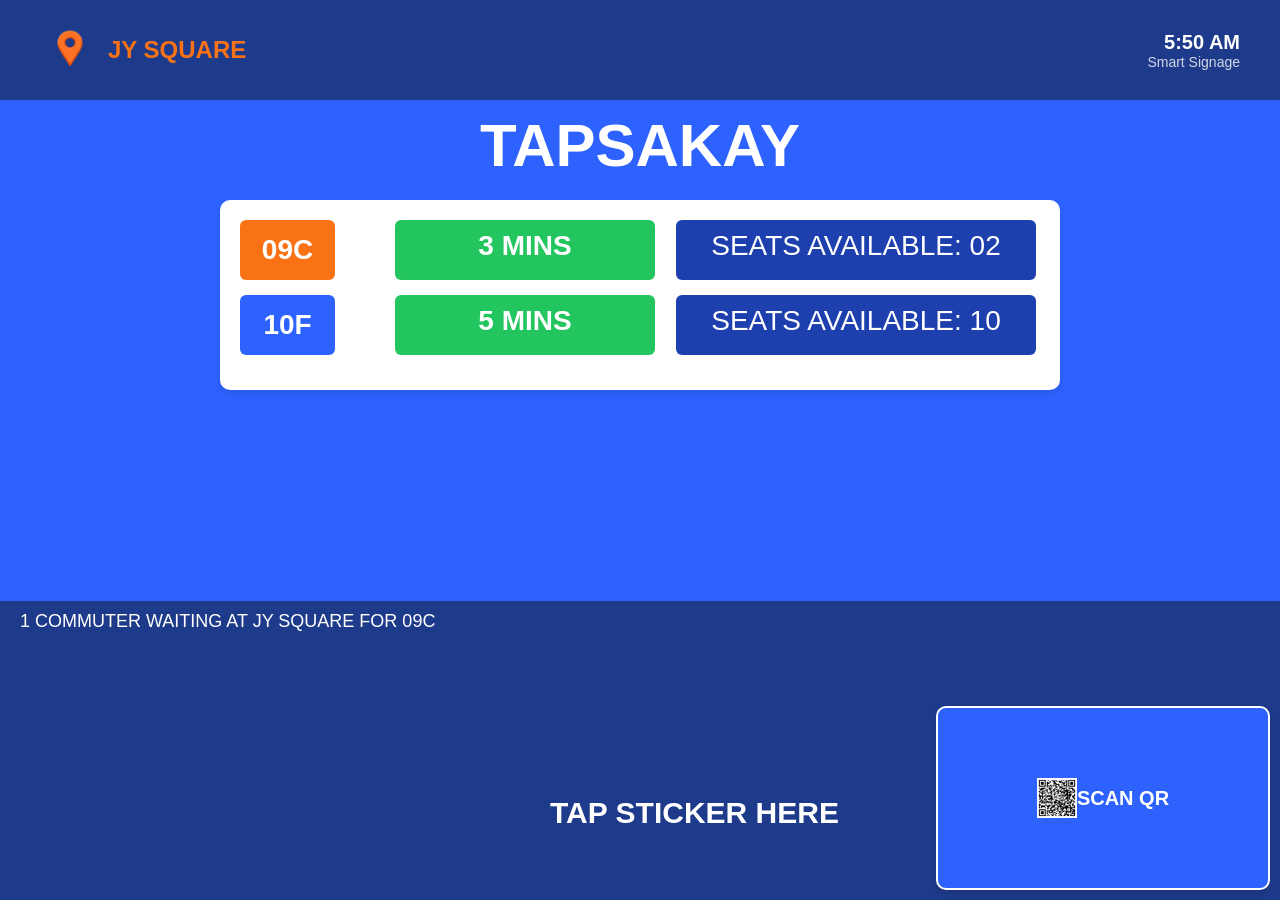
==== index.html @ 67ee2d31 "Initial commit" ====
<!DOCTYPE html>
<html lang="en">
<head>
  <meta charset="UTF-8">
  <meta name="viewport" content="width=device-width, initial-scale=1.0">
  <title>TapSakay – Smart Signage</title>
  <link rel="stylesheet" href="style.css">
</head>
<body>
  <!-- Header -->
  <header class="header">
    <div class="location">
      <img src="assets/pin.png" alt="Location Pin">
      <h1>JY SQUARE</h1>
    </div>
    <div class="time-block">
      <div class="time" id="timeDisplay">--:-- --</div>
      <div class="label">Smart Signage</div>
    </div>
  </header>

  <!-- Main Container -->
  <main class="main-container">
    <h2 class="title">TAPSAKAY</h2>

    <!-- White box with jeep info -->
    <div class="white-container">
      <div class="route-row">
        <div class="route-number" style="background-color:#F97316;">09C</div>
        <div class="mins">3 MINS</div>
        <div class="seats">SEATS AVAILABLE: 02</div>
      </div>
      <div class="route-row">
        <div class="route-number" style="background-color:#2D62FF;">10F</div>
        <div class="mins">5 MINS</div>
        <div class="seats">SEATS AVAILABLE: 10</div>
      </div>
    </div>

    <!-- Scan QR Container -->
    <div class="scan-qr-container">
      <img src="assets/qr.png" alt="QR Code">
      SCAN QR
    </div>
    <div class="tap-sticker-container">
      TAP STICKER HERE
    </div>

  </main>

  <footer class="footer">
    1 COMMUTER WAITING AT JY SQUARE FOR 09C
  </footer>

  <script src="script.js"></script>
</body>
</html>
---- style.css ----
/* General Styles */
body {
  margin: 0;
  background-color: #1E3A8A;
  font-family: 'Segoe UI', sans-serif;
  color: #FFFFFF;
}

/* Header Styles */
.header {
  display: flex;
  justify-content: space-between;
  align-items: center;
  padding: 20px 40px;
  background-color: #1E3A8A;
}

.location {
  display: flex;
  align-items: center;
  gap: 8px;
  color: #F97316;
}

.location img {
  width: 60px;
  height: 60px;
}

.location h1 {
  font-size: 24px;
  margin: 0;
}

.time-block {
  text-align: right;
  color: #FFFFFF;
}

.time {
  font-size: 20px;
  font-weight: bold;
}

.label {
  font-size: 14px;
  opacity: 0.8;
}

/* Main Container */
.main-container {
  display: flex;
  flex-direction: column;
  align-items: center;
  text-align: center;
  background-color: #2D62FF;
  min-height: 500px;
  justify-content: flex-start; /* push content up */
  padding-top: 1px;           /* adjust how high */
}

.white-container {
  background-color: #FFFFFF;
  padding: 20px;
  border-radius: 10px;
  width: 800px;
  box-shadow: 0 4px 6px rgba(0,0,0,0.1);

}

.route-row {
  display: flex;
  align-items: center;
  gap: 20px; /* spacing between boxes */
  margin-bottom: 15px;
}

.route-number {
  width: 95px;
  height: 60px;
  background-color: #F97316; /* or #2D62FF depending on route */
  color: #FFFFFF;
  font-size: 28px;   /* 👈 increase font size */
  font-weight: bold;
  border-radius: 6px;
  display: flex;
  justify-content: center;
  align-items: center;
}


.mins {
  font-weight: bold;
  color: #FFFFFF;
  background-color: #22C55E;
  padding: 10px 20px;
  border-radius: 6px;
  width: 220px;
  text-align: center;
  margin-left: 40px;
  height: 40px;
  font-size: 28px;
}

.seats {
  font-size: 28px;
  color: #FFFFFF;
  background-color: #1E40AF;
  padding: 10px 20px;
  border-radius: 6px;
  width: 320px;
  text-align: center;
  height: 40px;
  margin-left: 1px;
}


/* Tap Section */
.tap-section {
  margin-top: 20px;
  width: 100%;
  max-width: 600px;
}

.tap-message {
  background-color: #1E40AF;
  padding: 15px;
  font-size: 20px;
  font-weight: bold;
  text-align: center;
  border-radius: 10px 10px 0 0;
}

.tap-icon {
  background-color: #1E3A8A;
  padding: 10px 15px;
  border-radius: 8px;
  font-size: 14px;
  font-weight: bold;
  color: #FFFFFF;
}

.title {
  font-size: 60px;   /* 👈 increase this value */
  font-weight: bold;
  color: #FFFFFF;    /* keep it white for contrast */
  margin-bottom: 20px;
  margin-top: 10px;
}

.status-text {
  color: #FFFFFF;
  font-weight: 500;
  text-align: left; /* 👈 ensures it hugs the left side */

}

/* Footer Styles */
.footer {
  position: absolute;
  left: 0;
  padding: 10px;
  color: #FFFFFF;
  font-size: 18px; /* Increased font size for better visibility */
  background-color: transparent; /* Optional: Set background color if needed */
  margin-left: 10px;
}

/* Scan QR Section */
.scan-qr-container {
  display: flex;
  justify-content: center;
  align-items: center;
  background-color: #2D62FF; /* Blue background */
  color: #FFFFFF;
  font-size: 20px;
  font-weight: bold;
  padding: 15px;
  border-radius: 10px;
  width: 300px;
  height: 150px;
  box-shadow: 0 4px 6px rgba(0, 0, 0, 0.1);
  position: absolute; /* Positioning the container */
  bottom: 10px; /* 10px gap from the bottom */
  right: 10px; /* Align to the right with 10px margin */
  border: 2px solid #FFFFFF; /* Added white border with weight of 2px */
}

.tap-sticker-container {
  position: absolute;   
  bottom: 70px;         
  left: 550px;          
  font-size: 30px;
  font-weight: bold;
  color: #FFFFFF;
}
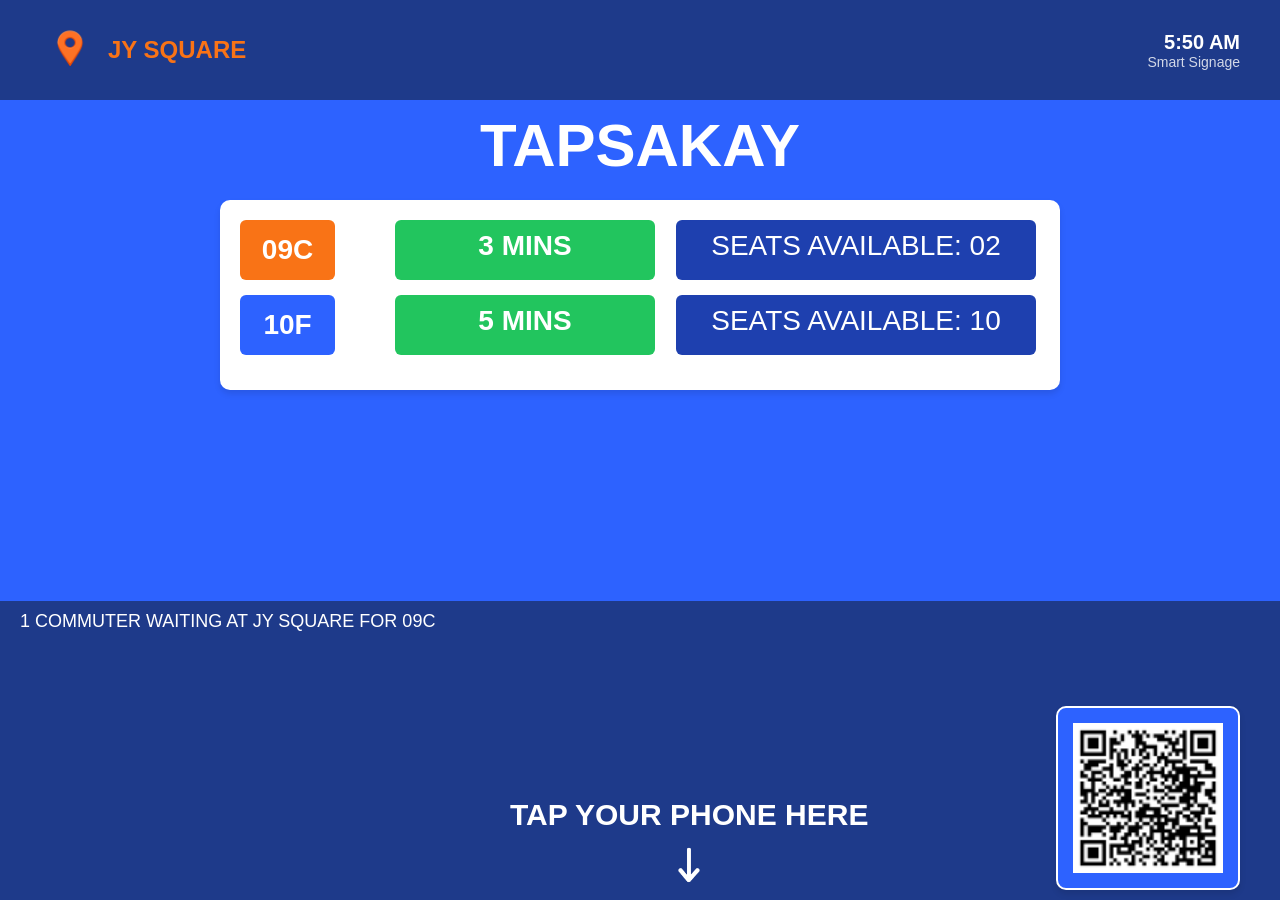
==== commit df6b199d: "Added QR code container and Tap phone section" ====
--- a/index.html
+++ b/index.html
@@ -40,11 +40,12 @@
     <!-- Scan QR Container -->
     <div class="scan-qr-container">
       <img src="assets/qr.png" alt="QR Code">
-      SCAN QR
     </div>
-    <div class="tap-sticker-container">
-      TAP STICKER HERE
-    </div>
+      <div class="tap-sticker-container">
+    <div class="tap-text">TAP YOUR PHONE HERE</div>
+      <img src="assets/arrow.png" alt="Arrow">
+  </div>
+
 
   </main>
 
--- a/style.css
+++ b/style.css
@@ -177,20 +177,39 @@
   font-weight: bold;
   padding: 15px;
   border-radius: 10px;
-  width: 300px;
+  width: 150px;
   height: 150px;
   box-shadow: 0 4px 6px rgba(0, 0, 0, 0.1);
   position: absolute; /* Positioning the container */
   bottom: 10px; /* 10px gap from the bottom */
-  right: 10px; /* Align to the right with 10px margin */
+  right: 40px; /* Align to the right with 10px margin */
   border: 2px solid #FFFFFF; /* Added white border with weight of 2px */
+}
+
+
+.scan-qr-container img {
+  width: 150px;   /* adjust size */
+  height: 150px;
+  object-fit: contain; 
 }
 
 .tap-sticker-container {
   position: absolute;   
-  bottom: 70px;         
-  left: 550px;          
+  bottom: 10px;         
+  left: 510px;          
   font-size: 30px;
   font-weight: bold;
   color: #FFFFFF;
-}+  display: flex;             
+  flex-direction: column;    
+  align-items: center;      
+}
+
+.tap-sticker-container img {
+  width: 50px;    
+  height: 50px;
+  object-fit: contain; 
+  transform: rotate(90deg); 
+  margin-top: 8px;      
+}
+
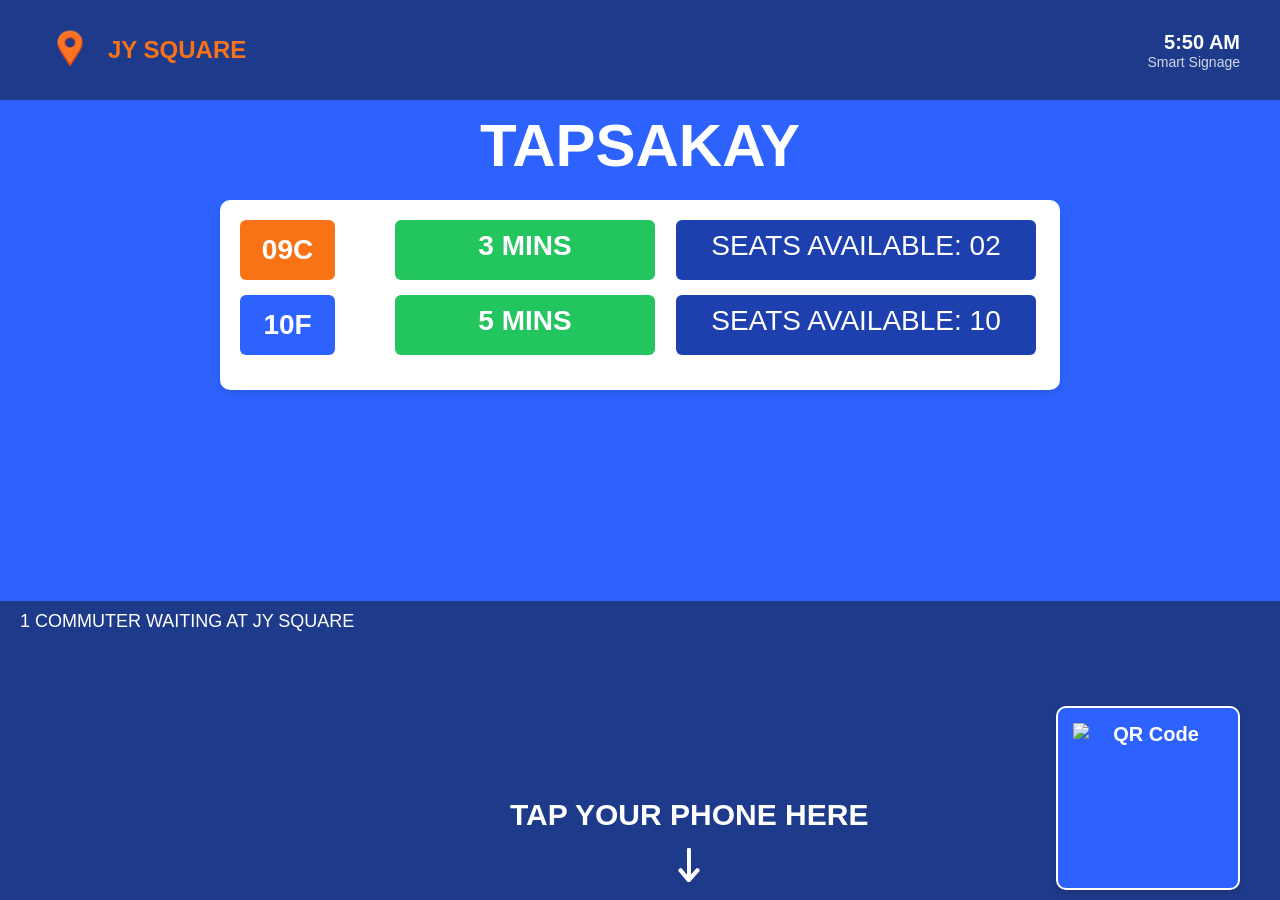
==== commit 7da51f40: "pull added dashboard" ====
--- a/index.html
+++ b/index.html
@@ -19,11 +19,11 @@
     </div>
   </header>
 
-  <!-- Main Container -->
+
   <main class="main-container">
     <h2 class="title">TAPSAKAY</h2>
 
-    <!-- White box with jeep info -->
+
     <div class="white-container">
       <div class="route-row">
         <div class="route-number" style="background-color:#F97316;">09C</div>
@@ -37,7 +37,7 @@
       </div>
     </div>
 
-    <!-- Scan QR Container -->
+
     <div class="scan-qr-container">
       <img src="assets/qr.png" alt="QR Code">
     </div>
@@ -50,7 +50,7 @@
   </main>
 
   <footer class="footer">
-    1 COMMUTER WAITING AT JY SQUARE FOR 09C
+    1 COMMUTER WAITING AT JY SQUARE
   </footer>
 
   <script src="script.js"></script>
